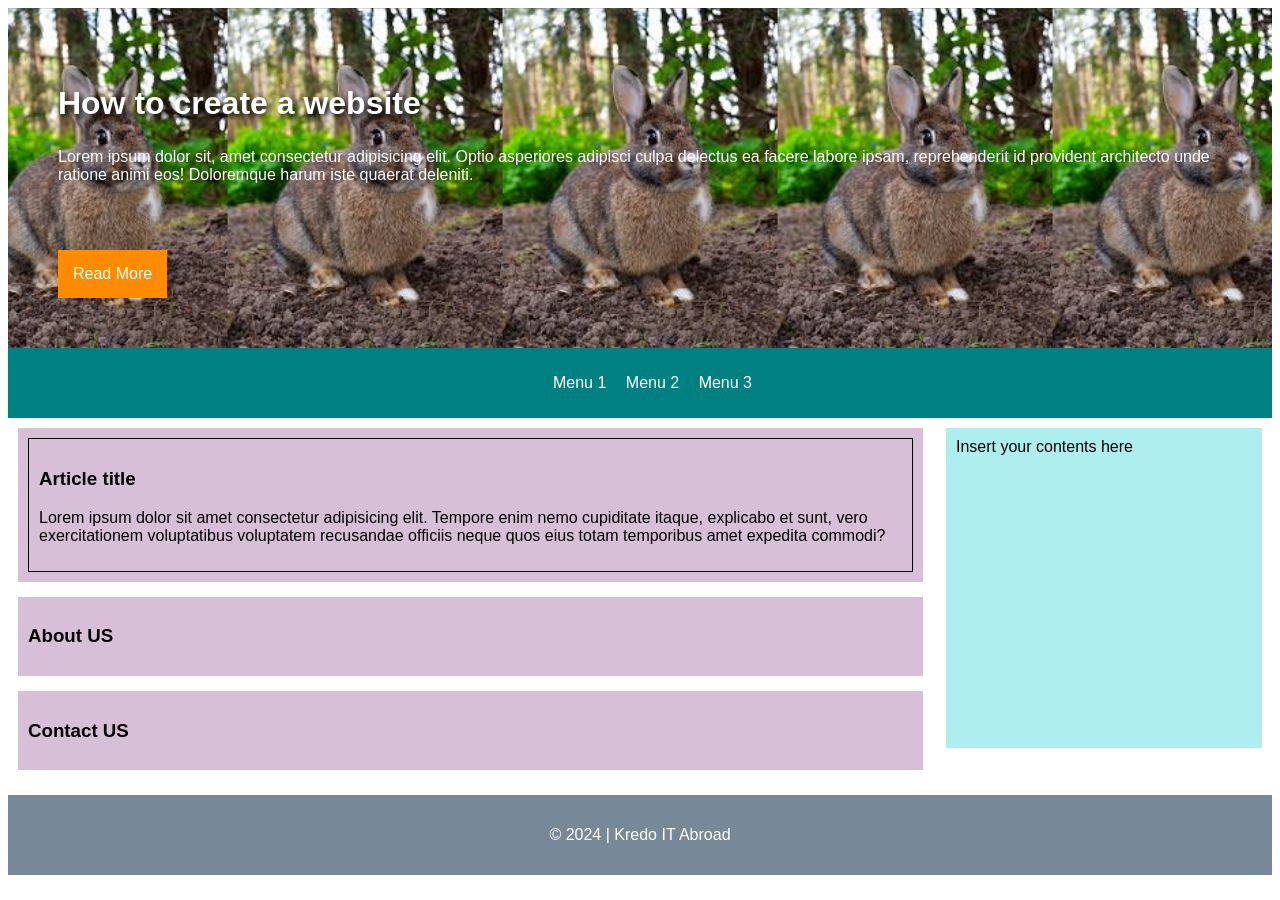
==== index.html @ 0e8835b2 "Update and rename semantics.html to index.html" ====
<!DOCTYPE html>
<html lang="en">
<head>
    <meta charset="UTF-8">
    <meta name="viewport" content="width=device-width, initial-scale=1.0">
    <link rel="stylesheet" href="my-style.css">
    <title>Semantic Tags</title>
</head>
<body>
    <div class="wrapper">
        <header>
            <h2>How to create a website</h2>
            <p>Lorem ipsum dolor sit, amet consectetur adipisicing elit. Optio asperiores adipisci culpa delectus ea facere labore ipsam, reprehenderit id provident architecto unde ratione animi eos! Doloremque harum iste quaerat deleniti.</p>
            <a href="#">Read More</a>
        </header>
        <nav>
            <ul>                    
                <li><a href="#">Menu 1</a></li>
                <li><a href="#">Menu 2</a></li>
                <li><a href="#">Menu 3</a></li>
            </ul>
        </nav>

        <div class="row">
            <div class="col1">
                <section>
                    <article>
                        <h3>Article title</h3>
                        <p>Lorem ipsum dolor sit amet consectetur adipisicing elit. Tempore enim nemo cupiditate itaque, explicabo et sunt, vero exercitationem voluptatibus voluptatem recusandae officiis neque quos eius totam temporibus amet expedita commodi?</p>
                    </article>
                </section>
                <section>
                    <h3>About US</h3>
                </section>
                <section>
                    <h3>Contact US</h3>
                </section>
            </div>
            <div class="col2">
                <aside>
                    Insert your contents here
                </aside>
            </div>
        </div>
        <footer>
            <p>&copy; 2024 | Kredo IT Abroad</p>
        </footer>
    </div>
    
</body>
</html>
---- my-style.css ----
*{
    font-family: sans-serif;
}

.wrapper{
    width: 100%;
    margin: auto;
}

header{
    background-image: url(rabbit1.jpg);
    background-size: contain;
    background-position: center;
    padding: 50px;
}

header h2{
    font-size: 2em;
    color: white;
    text-shadow: 3px 3px 6px black;
}

header p{
    color: white;
}

header a{
    display: inline-block;
    margin-top: 50px;
    color: white;
    text-decoration: none;
    padding: 15px;
    text-align: center;
    background-color: darkorange;
}

nav{
    padding: 10px;
    text-align: center;
    color: white;
    background-color: teal;
    overflow: auto;
    text-align: center;
}

nav ul li{
    display: inline-block;
    text-align: left;
    margin-right: 15px;
}
nav ul li a{
    color: white;
    text-decoration: none;
}

.row{
    width: 100%;
    overflow: auto;
}
.col1{
    width: 70%;
    float: left;
    padding: 10px;
}
.col2{
    width: 25%;
    float: right;
    padding: 10px;
}
section{
    width: 100%;
    padding: 10px;
    background-color: thistle;
    margin-bottom: 15px;
}
article{
    border: 1px solid black;
    padding: 10px;
}

aside{
    background-color: paleturquoise;
    padding: 10px;
    height: 300px;
}

footer{
    text-align: center;
    color: white;
    background-color: lightslategray;
    padding: 15px;
}
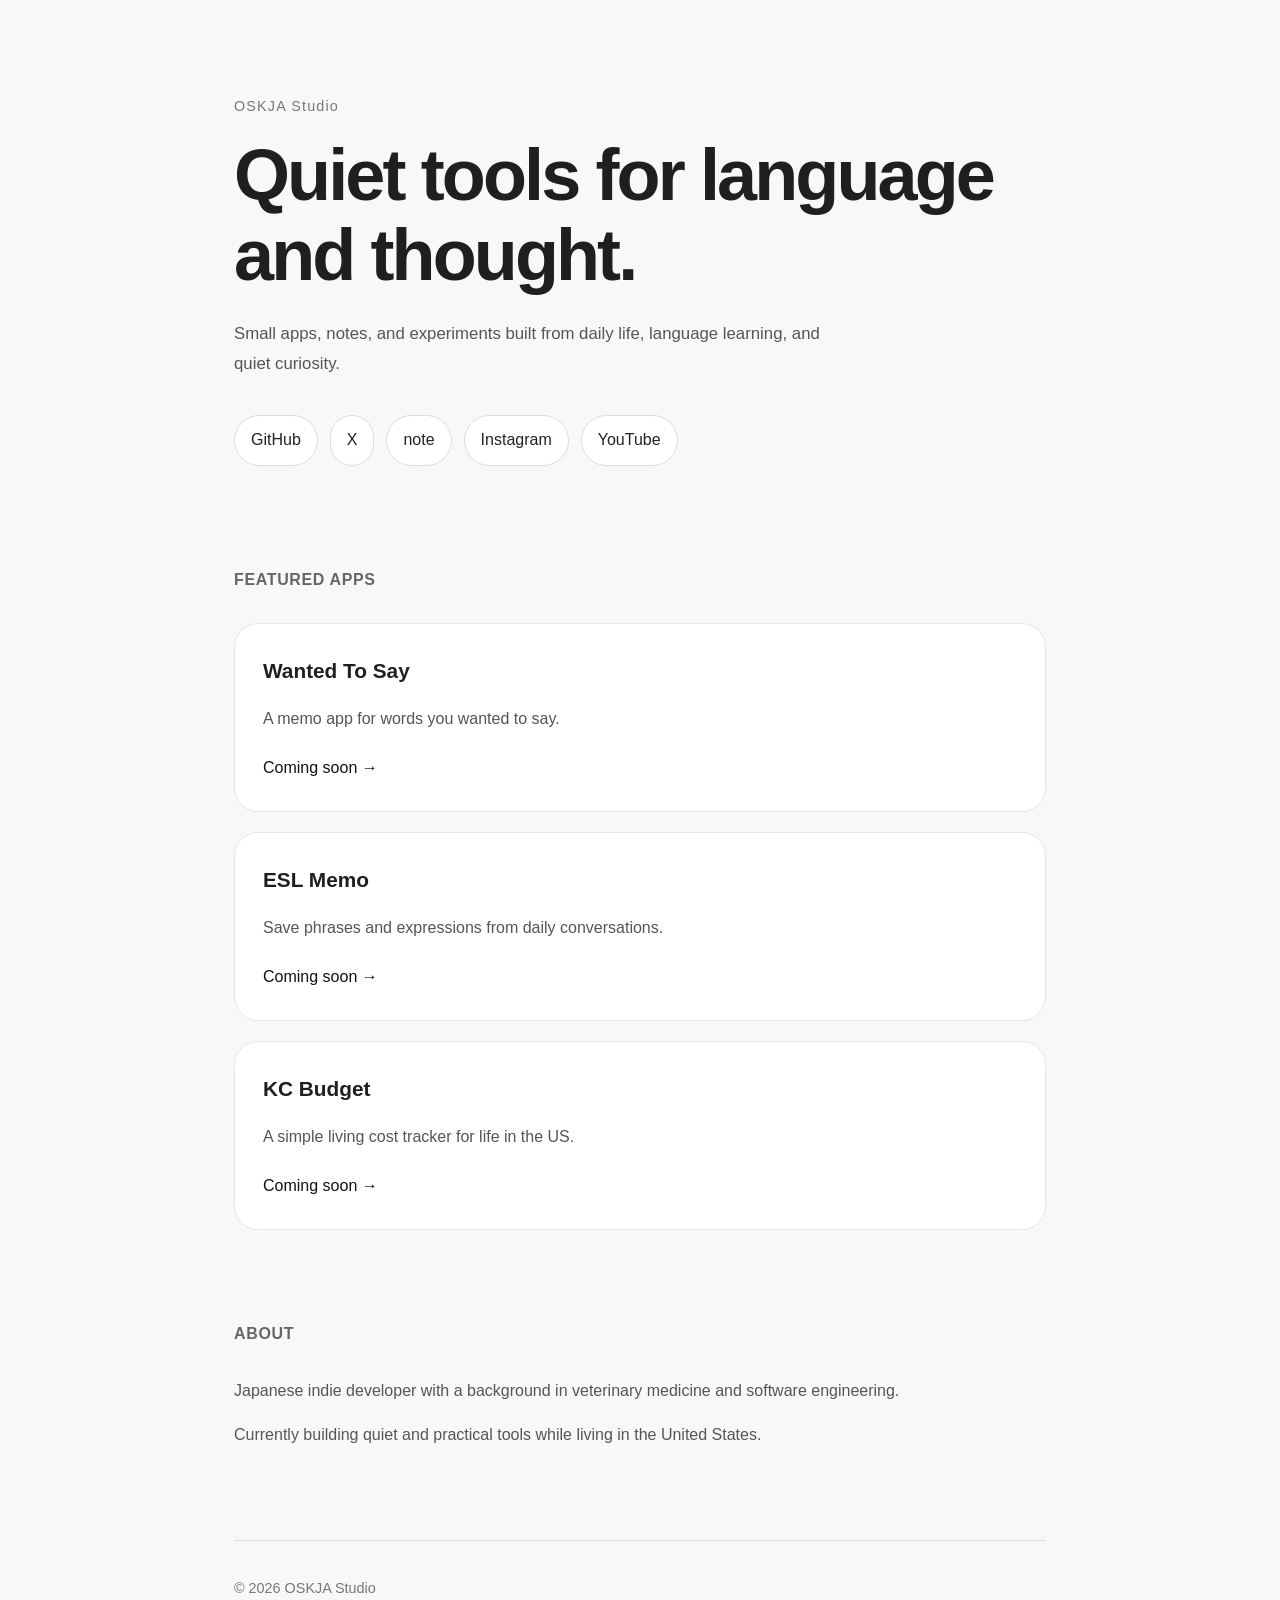
==== commit b6a7ae13: "トップページへ変更" ====
--- a/index.html
+++ b/index.html
@@ -1,51 +1,127 @@
-<!DOCTYPE html>
-<html lang="en">
-<head>
-    <meta charset="UTF-8">
-    <meta name="viewport" content="width=device-width, initial-scale=1.0">
-    <link rel="stylesheet" href="my-style.css">
-    <title>Semantic Tags</title>
-</head>
-<body>
-    <div class="wrapper">
-        <header>
-            <h2>How to create a website</h2>
-            <p>Lorem ipsum dolor sit, amet consectetur adipisicing elit. Optio asperiores adipisci culpa delectus ea facere labore ipsam, reprehenderit id provident architecto unde ratione animi eos! Doloremque harum iste quaerat deleniti.</p>
-            <a href="#">Read More</a>
-        </header>
-        <nav>
-            <ul>                    
-                <li><a href="#">Menu 1</a></li>
-                <li><a href="#">Menu 2</a></li>
-                <li><a href="#">Menu 3</a></li>
-            </ul>
-        </nav>
-
-        <div class="row">
-            <div class="col1">
-                <section>
-                    <article>
-                        <h3>Article title</h3>
-                        <p>Lorem ipsum dolor sit amet consectetur adipisicing elit. Tempore enim nemo cupiditate itaque, explicabo et sunt, vero exercitationem voluptatibus voluptatem recusandae officiis neque quos eius totam temporibus amet expedita commodi?</p>
-                    </article>
-                </section>
-                <section>
-                    <h3>About US</h3>
-                </section>
-                <section>
-                    <h3>Contact US</h3>
-                </section>
-            </div>
-            <div class="col2">
-                <aside>
-                    Insert your contents here
-                </aside>
-            </div>
-        </div>
-        <footer>
-            <p>&copy; 2024 | Kredo IT Abroad</p>
-        </footer>
-    </div>
-    
-</body>
-</html>
+<!DOCTYPE html>
+<html lang="en">
+<head>
+  <meta charset="UTF-8" />
+	<meta name="viewport" content="width=device-width, initial-scale=1.0" />
+
+	  <title>OSKJA Studio</title>
+
+		<meta
+			name="description"
+				content="Quiet tools for language and thought."
+				  />
+
+					<link rel="stylesheet" href="style.css" />
+					</head>
+
+					<body>
+
+					  <main class="container">
+
+						  <section class="hero">
+								<p class="label">OSKJA Studio</p>
+
+									  <h1>
+											  Quiet tools for language and thought.
+													</h1>
+
+														  <p class="intro">
+																  Small apps, notes, and experiments built from daily life,
+																		  language learning, and quiet curiosity.
+																				</p>
+
+																					  <div class="links">
+																							  <a href="https://github.com/oskja" target="_blank">
+																										GitHub
+																												</a>
+
+																														<a href="https://x.com/YOUR_ID" target="_blank">
+																																  X
+																																		  </a>
+
+																																				  <a href="https://note.com/YOUR_ID" target="_blank">
+																																							note
+																																									</a>
+
+																																											<a href="https://instagram.com/YOUR_ID" target="_blank">
+																																													  Instagram
+																																															  </a>
+
+																																																	  <a href="https://youtube.com/@YOUR_ID" target="_blank">
+																																																				YouTube
+																																																						</a>
+																																																							  </div>
+																																																								  </section>
+
+																																																									  <section class="section">
+																																																											<div class="section-header">
+																																																													<h2>Featured Apps</h2>
+																																																														  </div>
+
+																																																																<div class="cards">
+
+																																																																		<article class="card">
+																																																																				  <h3>Wanted To Say</h3>
+
+																																																																							<p>
+																																																																										A memo app for words you wanted to say.
+																																																																												  </p>
+
+																																																																															<a href="#">
+																																																																																		Coming soon →
+																																																																																				  </a>
+																																																																																						  </article>
+
+																																																																																								  <article class="card">
+																																																																																											<h3>ESL Memo</h3>
+
+																																																																																													  <p>
+																																																																																																  Save phrases and expressions from daily conversations.
+																																																																																																			</p>
+
+																																																																																																					  <a href="#">
+																																																																																																								  Coming soon →
+																																																																																																											</a>
+																																																																																																													</article>
+
+																																																																																																															<article class="card">
+																																																																																																																	  <h3>KC Budget</h3>
+
+																																																																																																																				<p>
+																																																																																																																							A simple living cost tracker for life in the US.
+																																																																																																																									  </p>
+
+																																																																																																																												<a href="#">
+																																																																																																																															Coming soon →
+																																																																																																																																	  </a>
+																																																																																																																																			  </article>
+
+																																																																																																																																					</div>
+																																																																																																																																						</section>
+
+																																																																																																																																							<section class="section about">
+																																																																																																																																								  <div class="section-header">
+																																																																																																																																										  <h2>About</h2>
+																																																																																																																																												</div>
+
+																																																																																																																																													  <p>
+																																																																																																																																															  Japanese indie developer with a background in
+																																																																																																																																																	  veterinary medicine and software engineering.
+																																																																																																																																																			</p>
+
+																																																																																																																																																				  <p>
+																																																																																																																																																						  Currently building quiet and practical tools
+																																																																																																																																																								  while living in the United States.
+																																																																																																																																																										</p>
+																																																																																																																																																											</section>
+
+																																																																																																																																																												<footer class="footer">
+																																																																																																																																																													  <p>
+																																																																																																																																																															  © 2026 OSKJA Studio
+																																																																																																																																																																	</p>
+																																																																																																																																																																		</footer>
+
+																																																																																																																																																																		  </main>
+
+																																																																																																																																																																		  </body>
+																																																																																																																																																																		  </html>
--- a/style.css
+++ b/style.css
@@ -0,0 +1,130 @@
+* {
+	  box-sizing: border-box;
+	  }
+
+	  body {
+		margin: 0;
+		  background: #f8f8f7;
+			color: #1f1f1f;
+			  font-family:
+				  -apple-system,
+					  BlinkMacSystemFont,
+						  "Helvetica Neue",
+							  sans-serif;
+								line-height: 1.8;
+								}
+
+								.container {
+								  max-width: 860px;
+									margin: 0 auto;
+									  padding: 80px 24px;
+									  }
+
+									  .hero {
+										margin-bottom: 100px;
+										}
+
+										.label {
+										  font-size: 0.9rem;
+											letter-spacing: 0.08em;
+											  color: #777;
+												margin-bottom: 16px;
+												}
+
+												h1 {
+												  font-size: clamp(2.5rem, 6vw, 4.5rem);
+													line-height: 1.1;
+													  margin: 0 0 24px;
+														font-weight: 600;
+														  letter-spacing: -0.04em;
+														  }
+
+														  .intro {
+															max-width: 620px;
+															  font-size: 1.05rem;
+																color: #555;
+																}
+
+																.links {
+																  margin-top: 36px;
+																	display: flex;
+																	  flex-wrap: wrap;
+																		gap: 12px;
+																		}
+
+																		.links a {
+																		  text-decoration: none;
+																			color: #222;
+																			  border: 1px solid #ddd;
+																				padding: 10px 16px;
+																				  border-radius: 999px;
+																					transition: 0.2s ease;
+																					  background: white;
+																					  }
+
+																					  .links a:hover {
+																						background: #222;
+																						  color: white;
+																						  }
+
+																						  .section {
+																							margin-bottom: 90px;
+																							}
+
+																							.section-header {
+																							  margin-bottom: 28px;
+																							  }
+
+																							  .section-header h2 {
+																								font-size: 1rem;
+																								  font-weight: 600;
+																									color: #666;
+																									  letter-spacing: 0.04em;
+																										text-transform: uppercase;
+																										}
+
+																										.cards {
+																										  display: grid;
+																											gap: 20px;
+																											}
+
+																											.card {
+																											  background: white;
+																												border: 1px solid #e6e6e6;
+																												  border-radius: 24px;
+																													padding: 28px;
+																													  transition: 0.2s ease;
+																													  }
+
+																													  .card:hover {
+																														transform: translateY(-2px);
+																														}
+
+																														.card h3 {
+																														  margin-top: 0;
+																															margin-bottom: 12px;
+																															  font-size: 1.3rem;
+																															  }
+
+																															  .card p {
+																																color: #555;
+																																  margin-bottom: 20px;
+																																  }
+
+																																  .card a {
+																																	text-decoration: none;
+																																	  color: #111;
+																																		font-weight: 500;
+																																		}
+
+																																		.about p {
+																																		  max-width: 680px;
+																																			color: #555;
+																																			}
+
+																																			.footer {
+																																			  padding-top: 20px;
+																																				border-top: 1px solid #ddd;
+																																				  color: #777;
+																																					font-size: 0.9rem;
+																																					}
